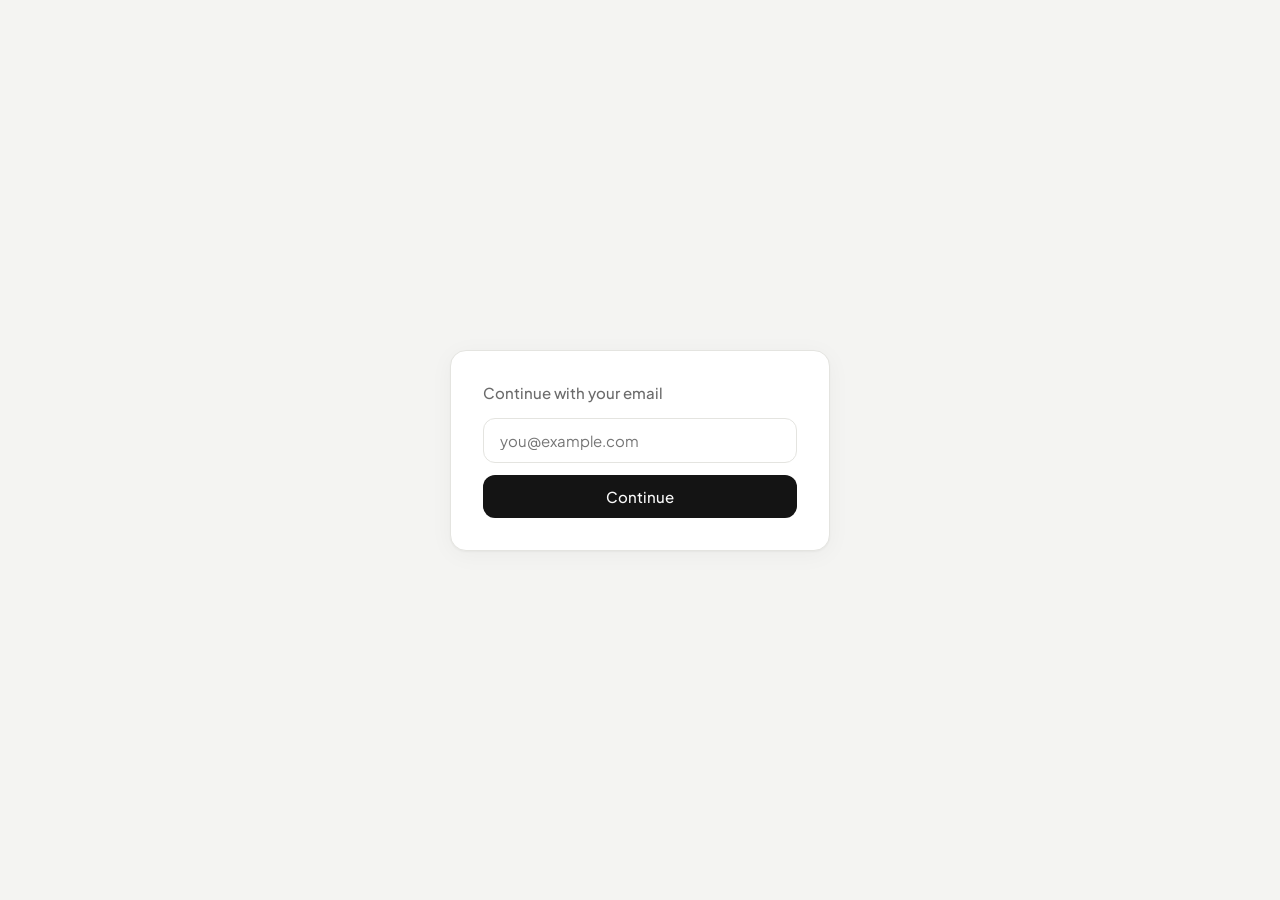
==== frontend/index.html @ 812036ee "Initial project setup" ====
<!DOCTYPE html>
<html lang="en">
<head>
    <meta charset="UTF-8">
    <meta name="viewport" content="width=device-width, initial-scale=1.0">
    <title>Knowledge Assistant</title>
    <link rel="preconnect" href="https://fonts.googleapis.com">
    <link rel="preconnect" href="https://fonts.gstatic.com" crossorigin>
    <link href="https://fonts.googleapis.com/css2?family=Plus+Jakarta+Sans:wght@400;500;600;700&display=swap" rel="stylesheet">
    <link rel="stylesheet" href="style.css">
</head>
<body>

    <!-- Email gate -->
    <div class="gate" id="gate">
        <div class="gate-card">
            <p class="gate-label">Continue with your email</p>
            <input type="email" id="email-input" placeholder="you@example.com" autocomplete="email">
            <button type="button" id="email-submit">Continue</button>
            <p class="gate-error" id="gate-error" hidden></p>
        </div>
    </div>

    <div class="app hidden" id="app">

        <aside class="sidebar">
            <div class="sidebar-header">
                <button type="button" class="btn-ghost" id="new-chat">New conversation</button>
            </div>

            <div class="sidebar-section">
                <span class="section-label">Documents</span>
                <div class="doc-list" id="doc-list"></div>
                <p class="doc-empty" id="doc-empty">No documents yet</p>
            </div>

            <div class="sidebar-footer">
                <label class="upload-zone" id="upload-zone">
                    <input type="file" id="file-upload" hidden accept=".pdf,.docx,.txt,.csv,.pptx,.md,.html,.htm">
                    <span class="upload-zone-text">Upload document</span>
                    <span class="upload-zone-hint">PDF, DOCX, PPTX, TXT</span>
                </label>
                <p class="user-email" id="user-email"></p>
            </div>
        </aside>

        <main class="main">
            <header class="main-header">
                <h1 class="doc-title" id="doc-title">Document Assistant</h1>
            </header>

            <section class="messages" id="messages">
                <div class="empty-state" id="empty-state">
                    <p>Upload a document or choose one from the sidebar to begin.</p>
                </div>
            </section>

            <div class="composer-wrap">
                <div class="composer" id="composer">
                    <textarea
                        id="chat-input"
                        placeholder="Ask about your document..."
                        rows="1"
                        disabled
                    ></textarea>
                    <button type="button" class="icon-btn" id="mic-button" title="Voice input" disabled>
                        <svg width="18" height="18" viewBox="0 0 24 24" fill="none" stroke="currentColor" stroke-width="1.75" stroke-linecap="round" stroke-linejoin="round"><path d="M12 1a3 3 0 0 0-3 3v8a3 3 0 0 0 6 0V4a3 3 0 0 0-3-3z"/><path d="M19 10v2a7 7 0 0 1-14 0v-2"/><line x1="12" y1="19" x2="12" y2="23"/><line x1="8" y1="23" x2="16" y2="23"/></svg>
                    </button>
                    <button type="button" class="icon-btn send" id="send-button" title="Send" disabled>
                        <svg width="18" height="18" viewBox="0 0 24 24" fill="none" stroke="currentColor" stroke-width="1.75" stroke-linecap="round" stroke-linejoin="round"><line x1="12" y1="19" x2="12" y2="5"/><polyline points="5 12 12 5 19 12"/></svg>
                    </button>
                </div>
                <p class="composer-note" id="composer-note"></p>
            </div>
        </main>
    </div>

    <div class="toast" id="toast" hidden></div>

    <div class="upload-overlay hidden" id="upload-overlay">
        <div class="upload-panel">
            <div class="upload-spinner"></div>
            <p class="upload-status" id="upload-status">Uploading document</p>
            <p class="upload-filename" id="upload-filename"></p>
            <p class="upload-substatus" id="upload-substatus">Please wait…</p>
        </div>
    </div>

    <script src="script.js"></script>
</body>
</html>
---- frontend/style.css ----
:root {
    --bg: #f4f4f2;
    --surface: #ffffff;
    --border: #e4e4e0;
    --border-light: #efefec;
    --text: #141414;
    --text-secondary: #6b6b6b;
    --text-tertiary: #9a9a9a;
    --accent: #141414;
    --accent-soft: #f0f0ee;
    --user-bg: #141414;
    --user-text: #fafafa;
    --assistant-bg: #ffffff;
    --radius: 12px;
    --radius-lg: 16px;
    --sidebar-w: 268px;
    --font: "Plus Jakarta Sans", system-ui, -apple-system, sans-serif;
    --shadow: 0 1px 2px rgba(0, 0, 0, 0.04), 0 4px 24px rgba(0, 0, 0, 0.04);
}

* {
    margin: 0;
    padding: 0;
    box-sizing: border-box;
}

html, body {
    height: 100%;
}

body {
    font-family: var(--font);
    background: var(--bg);
    color: var(--text);
    -webkit-font-smoothing: antialiased;
}

.hidden {
    display: none !important;
}

/* ── Email gate ── */

.gate {
    position: fixed;
    inset: 0;
    display: flex;
    align-items: center;
    justify-content: center;
    background: var(--bg);
    z-index: 100;
}

.gate-card {
    width: min(380px, 90vw);
    background: var(--surface);
    border: 1px solid var(--border);
    border-radius: var(--radius-lg);
    padding: 2rem;
    box-shadow: var(--shadow);
}

.gate-label {
    font-size: 0.9375rem;
    font-weight: 500;
    color: var(--text-secondary);
    margin-bottom: 1rem;
}

.gate-card input {
    width: 100%;
    padding: 0.75rem 1rem;
    border: 1px solid var(--border);
    border-radius: var(--radius);
    font-family: inherit;
    font-size: 0.9375rem;
    outline: none;
    transition: border-color 0.15s;
    margin-bottom: 0.75rem;
}

.gate-card input:focus {
    border-color: var(--text-tertiary);
}

.gate-card button {
    width: 100%;
    padding: 0.75rem;
    background: var(--accent);
    color: var(--user-text);
    border: none;
    border-radius: var(--radius);
    font-family: inherit;
    font-size: 0.9375rem;
    font-weight: 500;
    cursor: pointer;
    transition: opacity 0.15s;
}

.gate-card button:hover {
    opacity: 0.88;
}

.gate-error {
    margin-top: 0.75rem;
    font-size: 0.8125rem;
    color: #b91c1c;
}

/* ── Layout ── */

.app {
    display: flex;
    height: 100vh;
    overflow: hidden;
}

/* ── Sidebar ── */

.sidebar {
    width: var(--sidebar-w);
    flex-shrink: 0;
    background: var(--surface);
    border-right: 1px solid var(--border);
    display: flex;
    flex-direction: column;
    padding: 1.25rem 1rem;
}

.sidebar-header {
    margin-bottom: 1.5rem;
}

.btn-ghost {
    width: 100%;
    padding: 0.625rem 0.875rem;
    background: transparent;
    border: 1px solid var(--border);
    border-radius: var(--radius);
    font-family: inherit;
    font-size: 0.8125rem;
    font-weight: 500;
    color: var(--text);
    cursor: pointer;
    transition: background 0.15s;
}

.btn-ghost:hover {
    background: var(--accent-soft);
}

.sidebar-section {
    flex: 1;
    overflow: hidden;
    display: flex;
    flex-direction: column;
    min-height: 0;
}

.section-label {
    font-size: 0.6875rem;
    font-weight: 600;
    letter-spacing: 0.06em;
    text-transform: uppercase;
    color: var(--text-tertiary);
    margin-bottom: 0.625rem;
    padding: 0 0.25rem;
}

.doc-list {
    flex: 1;
    overflow-y: auto;
    display: flex;
    flex-direction: column;
    gap: 2px;
}

.doc-row {
    display: flex;
    align-items: center;
    gap: 2px;
    border-radius: 8px;
}

.doc-row.active {
    background: var(--accent-soft);
}

.doc-item {
    padding: 0.625rem 0.75rem;
    border-radius: 8px;
    font-size: 0.8125rem;
    font-family: inherit;
    text-align: left;
    flex: 1;
    min-width: 0;
    width: auto;
    background: transparent;
    color: var(--text-secondary);
    cursor: pointer;
    white-space: nowrap;
    overflow: hidden;
    text-overflow: ellipsis;
    transition: background 0.12s, color 0.12s;
    border: 1px solid transparent;
}

.doc-item:hover {
    background: var(--accent-soft);
    color: var(--text);
}

.doc-row.active .doc-item {
    background: transparent;
    color: var(--text);
    border-color: transparent;
    font-weight: 500;
}

.doc-delete {
    flex-shrink: 0;
    width: 28px;
    height: 28px;
    border: none;
    border-radius: 6px;
    background: transparent;
    color: var(--text-tertiary);
    font-size: 1.125rem;
    line-height: 1;
    cursor: pointer;
    font-family: inherit;
    display: inline-flex;
    align-items: center;
    justify-content: center;
    transition: background 0.12s, color 0.12s;
}

.doc-delete:hover {
    background: #fee2e2;
    color: #b91c1c;
}

.doc-empty {
    font-size: 0.8125rem;
    color: var(--text-tertiary);
    padding: 0.5rem 0.25rem;
}

.sidebar-footer {
    margin-top: 1rem;
    padding-top: 1rem;
    border-top: 1px solid var(--border-light);
}

.upload-zone {
    display: block;
    padding: 0.875rem;
    border: 1px dashed var(--border);
    border-radius: var(--radius);
    text-align: center;
    cursor: pointer;
    transition: border-color 0.15s, background 0.15s;
    margin-bottom: 0.75rem;
}

.upload-zone:hover,
.upload-zone.dragover {
    border-color: var(--text-tertiary);
    background: var(--accent-soft);
}

.upload-zone-text {
    display: block;
    font-size: 0.8125rem;
    font-weight: 500;
    color: var(--text);
}

.upload-zone-hint {
    display: block;
    font-size: 0.6875rem;
    color: var(--text-tertiary);
    margin-top: 0.25rem;
}

.upload-zone.disabled {
    opacity: 0.5;
    pointer-events: none;
}

.user-email {
    font-size: 0.6875rem;
    color: var(--text-tertiary);
    overflow: hidden;
    text-overflow: ellipsis;
    white-space: nowrap;
    padding: 0 0.25rem;
}

/* ── Main ── */

.main {
    flex: 1;
    display: flex;
    flex-direction: column;
    min-width: 0;
    position: relative;
}

.main-header {
    padding: 1.5rem 2rem 0.75rem;
    flex-shrink: 0;
}

.doc-title {
    font-size: 1.625rem;
    font-weight: 700;
    color: #000000;
    letter-spacing: -0.02em;
}

/* ── Messages ── */

.messages {
    flex: 1;
    overflow-y: auto;
    padding: 1rem 2rem 1.5rem;
    display: flex;
    flex-direction: column;
    gap: 1.25rem;
}

.empty-state {
    flex: 1;
    display: flex;
    align-items: center;
    justify-content: center;
    text-align: center;
    padding: 2rem;
}

.empty-state p {
    font-size: 0.9375rem;
    color: var(--text-tertiary);
    max-width: 320px;
    line-height: 1.6;
}

.message {
    display: flex;
    max-width: 680px;
    width: 100%;
    margin: 0 auto;
}

.message.user {
    justify-content: flex-end;
}

.bubble {
    padding: 0.875rem 1.125rem;
    border-radius: var(--radius-lg);
    font-size: 0.9375rem;
    line-height: 1.65;
    max-width: 85%;
    word-wrap: break-word;
}

.message.assistant .bubble {
    background: var(--assistant-bg);
    border: 1px solid var(--border);
    color: var(--text);
}

.message.assistant.speaking .bubble {
    border-color: var(--text);
    box-shadow: 0 0 0 1px rgba(0, 0, 0, 0.06);
}

.message.user .bubble {
    background: var(--user-bg);
    color: var(--user-text);
}

.typing .bubble {
    color: var(--text-tertiary);
    font-style: italic;
}

/* ── Composer ── */

.composer-wrap {
    flex-shrink: 0;
    padding: 0 2rem 1.5rem;
}

.composer {
    max-width: 680px;
    margin: 0 auto;
    display: flex;
    align-items: flex-end;
    gap: 0.5rem;
    background: var(--surface);
    border: 1px solid var(--border);
    border-radius: var(--radius-lg);
    padding: 0.5rem 0.625rem;
    box-shadow: var(--shadow);
    transition: border-color 0.15s;
}

.composer:focus-within {
    border-color: var(--text-tertiary);
}

.composer textarea {
    flex: 1;
    border: none;
    outline: none;
    resize: none;
    font-family: inherit;
    font-size: 0.9375rem;
    line-height: 1.5;
    padding: 0.5rem 0.375rem;
    max-height: 120px;
    background: transparent;
    color: var(--text);
}

.composer textarea::placeholder {
    color: var(--text-tertiary);
}

.composer textarea:disabled {
    opacity: 0.5;
}

.icon-btn {
    width: 36px;
    height: 36px;
    flex-shrink: 0;
    border: none;
    border-radius: 10px;
    background: transparent;
    color: var(--text-secondary);
    cursor: pointer;
    display: flex;
    align-items: center;
    justify-content: center;
    transition: background 0.12s, color 0.12s;
}

.icon-btn:hover:not(:disabled) {
    background: var(--accent-soft);
    color: var(--text);
}

.icon-btn:disabled {
    opacity: 0.35;
    cursor: not-allowed;
}

.icon-btn.send {
    background: var(--accent);
    color: var(--user-text);
}

.icon-btn.send:hover:not(:disabled) {
    opacity: 0.88;
    background: var(--accent);
    color: var(--user-text);
}

.icon-btn.recording {
    background: #fef2f2;
    color: #b91c1c;
}

.composer-note {
    max-width: 680px;
    margin: 0.5rem auto 0;
    font-size: 0.75rem;
    color: var(--text-tertiary);
    text-align: center;
    min-height: 1rem;
}

/* ── Toast ── */

.toast {
    position: fixed;
    bottom: 1.5rem;
    left: 50%;
    transform: translateX(-50%);
    background: var(--accent);
    color: var(--user-text);
    padding: 0.625rem 1.25rem;
    border-radius: var(--radius);
    font-size: 0.8125rem;
    z-index: 200;
    box-shadow: var(--shadow);
}

/* ── Upload loading overlay ── */

.upload-overlay {
    position: fixed;
    inset: 0;
    background: rgba(244, 244, 242, 0.82);
    backdrop-filter: blur(4px);
    display: flex;
    align-items: center;
    justify-content: center;
    z-index: 150;
}

.upload-panel {
    background: var(--surface);
    border: 1px solid var(--border);
    border-radius: var(--radius-lg);
    padding: 2rem 2.5rem;
    text-align: center;
    box-shadow: var(--shadow);
    min-width: 280px;
    max-width: 360px;
}

.upload-spinner {
    width: 36px;
    height: 36px;
    margin: 0 auto 1.25rem;
    border: 2px solid var(--border);
    border-top-color: var(--text);
    border-radius: 50%;
    animation: spin 0.75s linear infinite;
}

@keyframes spin {
    to { transform: rotate(360deg); }
}

.upload-status {
    font-size: 0.9375rem;
    font-weight: 600;
    color: var(--text);
    margin-bottom: 0.375rem;
}

.upload-filename {
    font-size: 0.8125rem;
    color: var(--text-secondary);
    margin-bottom: 0.75rem;
    word-break: break-all;
}

.upload-substatus {
    font-size: 0.75rem;
    color: var(--text-tertiary);
}

/* ── Strategy suggestion card ── */

.strategy-card {
    max-width: 680px;
    width: 100%;
    margin: 0 auto 1.25rem;
    padding: 1rem 1.25rem;
    background: var(--surface);
    border: 1px solid var(--border);
    border-radius: var(--radius-lg);
}

.strategy-label {
    font-size: 0.6875rem;
    font-weight: 600;
    letter-spacing: 0.06em;
    text-transform: uppercase;
    color: var(--text-tertiary);
    margin-bottom: 0.5rem;
}

.strategy-name {
    font-size: 0.9375rem;
    font-weight: 600;
    color: var(--text);
    margin-bottom: 0;
}

/* ── Scrollbar ── */

::-webkit-scrollbar {
    width: 6px;
}

::-webkit-scrollbar-thumb {
    background: var(--border);
    border-radius: 3px;
}

/* ── Responsive ── */

@media (max-width: 768px) {
    .sidebar {
        display: none;
    }

    .main-header,
    .messages,
    .composer-wrap {
        padding-left: 1rem;
        padding-right: 1rem;
    }
}
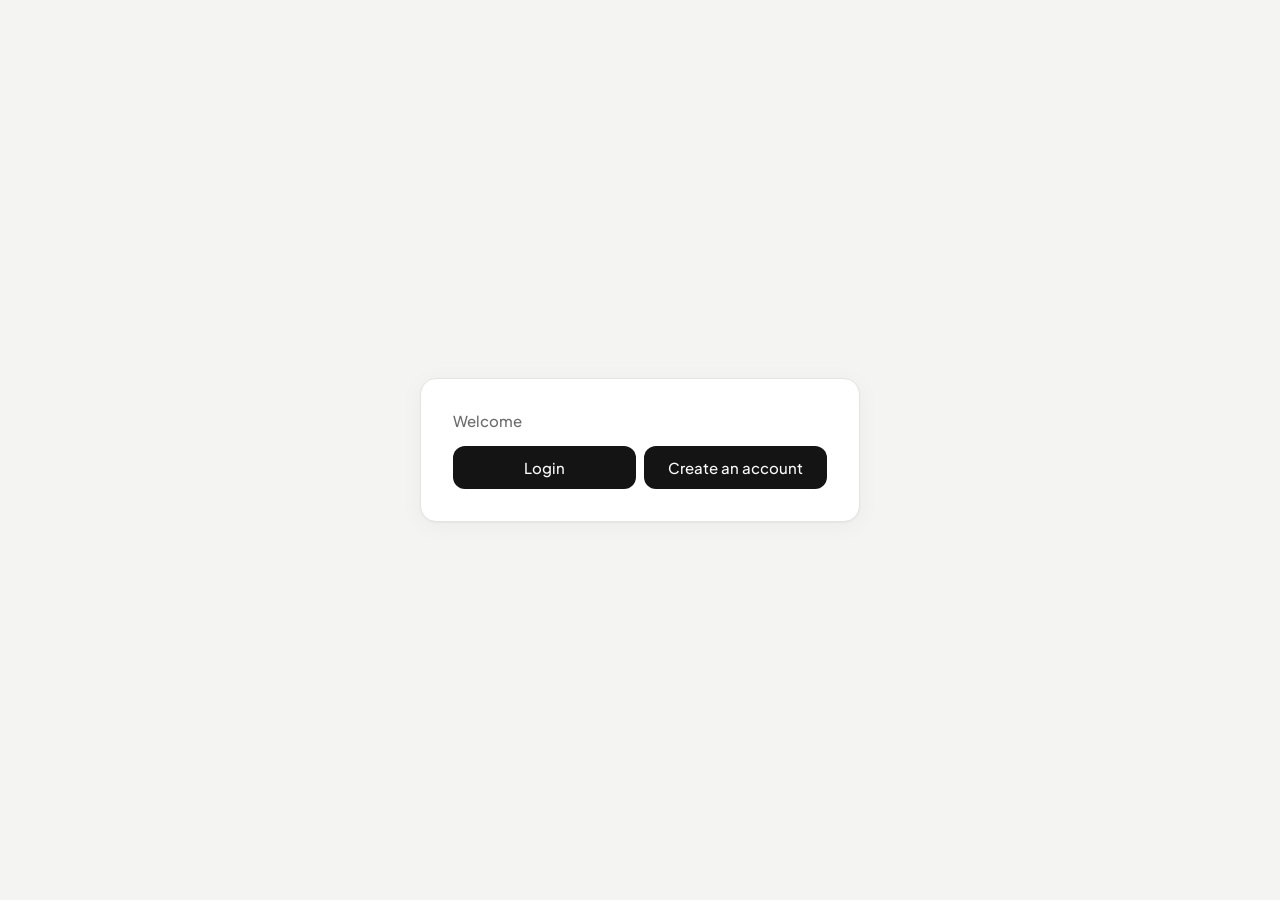
==== commit 767a2920: "Add multi-tenant authentication and CDN embed" ====
--- a/frontend/index.html
+++ b/frontend/index.html
@@ -11,13 +11,54 @@
 </head>
 <body>
 
-    <!-- Email gate -->
+    <!-- Auth gate: Login / Create account -->
     <div class="gate" id="gate">
-        <div class="gate-card">
-            <p class="gate-label">Continue with your email</p>
-            <input type="email" id="email-input" placeholder="you@example.com" autocomplete="email">
-            <button type="button" id="email-submit">Continue</button>
-            <p class="gate-error" id="gate-error" hidden></p>
+        <div class="gate-card gate-card-wide">
+            <div id="auth-choose" class="auth-choose">
+                <p class="gate-label" id="choose-label">Welcome</p>
+                <div class="gate-tabs" id="gate-tabs">
+                    <button type="button" class="gate-tab" data-mode="login" id="tab-login">Login</button>
+                    <button type="button" class="gate-tab" data-mode="register" id="tab-register">Create an account</button>
+                </div>
+            </div>
+
+            <div id="auth-flow" class="auth-flow hidden">
+                <button type="button" class="btn-link auth-back" id="auth-back">← Back</button>
+                <p class="gate-label" id="gate-label">Login with your email</p>
+
+                <div id="register-fields" class="register-fields hidden">
+                    <input type="text" id="company-input" placeholder="Company name" autocomplete="organization">
+                    <textarea id="prompt-input" rows="3" placeholder="Company chatbot instructions (optional)"></textarea>
+
+                    <p class="gate-sublabel">Widget customization</p>
+                    <input type="text" id="widget-title-input" placeholder="Chatbot title" value="Knowledge Assistant">
+                    <input type="text" id="widget-welcome-input" placeholder="Welcome message" value="Ask me anything about your documents.">
+                    <div class="widget-row">
+                        <label class="widget-field">
+                            <span>Accent color</span>
+                            <input type="color" id="widget-color-input" value="#141414">
+                        </label>
+                        <label class="widget-field">
+                            <span>Position</span>
+                            <select id="widget-position-input">
+                                <option value="bottom-right" selected>Bottom right</option>
+                                <option value="bottom-left">Bottom left</option>
+                            </select>
+                        </label>
+                    </div>
+                </div>
+
+                <input type="email" id="email-input" placeholder="you@example.com" autocomplete="email">
+
+                <div id="otp-step" class="otp-step hidden">
+                    <input type="text" id="otp-input" inputmode="numeric" pattern="[0-9]*" maxlength="6" placeholder="6-digit code" autocomplete="one-time-code">
+                    <button type="button" class="btn-link" id="otp-resend">Resend code</button>
+                </div>
+
+                <button type="button" id="email-submit">Send code</button>
+                <p class="gate-error" id="gate-error" hidden></p>
+                <p class="gate-hint" id="gate-hint">We'll email a one-time code to verify it's you.</p>
+            </div>
         </div>
     </div>
 
@@ -41,6 +82,7 @@
                     <span class="upload-zone-hint">PDF, DOCX, PPTX, TXT</span>
                 </label>
                 <p class="user-email" id="user-email"></p>
+                <p class="tenant-id" id="tenant-id" hidden></p>
             </div>
         </aside>
 
--- a/frontend/style.css
+++ b/frontend/style.css
@@ -60,6 +60,44 @@
     box-shadow: var(--shadow);
 }
 
+.gate-card-wide {
+    width: min(440px, 92vw);
+}
+
+.gate-tabs {
+    display: grid;
+    grid-template-columns: 1fr 1fr;
+    gap: 0.5rem;
+    margin-bottom: 0;
+}
+
+.gate-tab {
+    width: 100%;
+    padding: 0.75rem;
+    border: 1px solid var(--border);
+    border-radius: var(--radius);
+    background: var(--accent);
+    color: var(--user-text);
+    font-family: inherit;
+    font-size: 0.9375rem;
+    font-weight: 500;
+    cursor: pointer;
+}
+
+.gate-tab:hover {
+    opacity: 0.88;
+}
+
+.auth-choose.hidden,
+.auth-flow.hidden {
+    display: none;
+}
+
+.auth-back {
+    display: inline-block;
+    margin-bottom: 0.75rem;
+}
+
 .gate-label {
     font-size: 0.9375rem;
     font-weight: 500;
@@ -67,7 +105,27 @@
     margin-bottom: 1rem;
 }
 
-.gate-card input {
+.gate-sublabel {
+    font-size: 0.8125rem;
+    font-weight: 600;
+    color: var(--text-secondary);
+    margin: 0.75rem 0 0.5rem;
+}
+
+.gate-hint {
+    margin-top: 0.75rem;
+    font-size: 0.75rem;
+    color: var(--text-tertiary);
+}
+
+.register-fields.hidden,
+.otp-step.hidden {
+    display: none;
+}
+
+.register-fields textarea,
+.gate-card input,
+.gate-card select {
     width: 100%;
     padding: 0.75rem 1rem;
     border: 1px solid var(--border);
@@ -77,9 +135,38 @@
     outline: none;
     transition: border-color 0.15s;
     margin-bottom: 0.75rem;
-}
-
-.gate-card input:focus {
+    background: var(--surface);
+    color: var(--text);
+}
+
+.register-fields textarea {
+    resize: vertical;
+    min-height: 72px;
+}
+
+.widget-row {
+    display: grid;
+    grid-template-columns: 1fr 1fr;
+    gap: 0.75rem;
+    margin-bottom: 0.75rem;
+}
+
+.widget-field {
+    display: flex;
+    flex-direction: column;
+    gap: 0.35rem;
+    font-size: 0.75rem;
+    color: var(--text-secondary);
+}
+
+.widget-field input,
+.widget-field select {
+    margin-bottom: 0;
+}
+
+.gate-card input:focus,
+.gate-card textarea:focus,
+.gate-card select:focus {
     border-color: var(--text-tertiary);
 }
 
@@ -99,6 +186,35 @@
 
 .gate-card button:hover {
     opacity: 0.88;
+}
+
+.gate-card button:disabled {
+    opacity: 0.55;
+    cursor: not-allowed;
+}
+
+.otp-step {
+    margin-bottom: 0.75rem;
+}
+
+.otp-step.hidden {
+    display: none;
+}
+
+.btn-link {
+    width: auto !important;
+    padding: 0.25rem 0 !important;
+    margin-top: 0.25rem;
+    background: transparent !important;
+    color: var(--text-secondary) !important;
+    font-size: 0.8125rem !important;
+    font-weight: 500 !important;
+    text-decoration: underline;
+    cursor: pointer;
+}
+
+.btn-link:hover {
+    opacity: 0.8;
 }
 
 .gate-error {
@@ -297,6 +413,16 @@
     padding: 0 0.25rem;
 }
 
+.tenant-id {
+    font-size: 0.625rem;
+    color: var(--text-tertiary);
+    overflow: hidden;
+    text-overflow: ellipsis;
+    white-space: nowrap;
+    padding: 0.15rem 0.25rem 0;
+    opacity: 0.9;
+}
+
 /* ── Main ── */
 
 .main {
